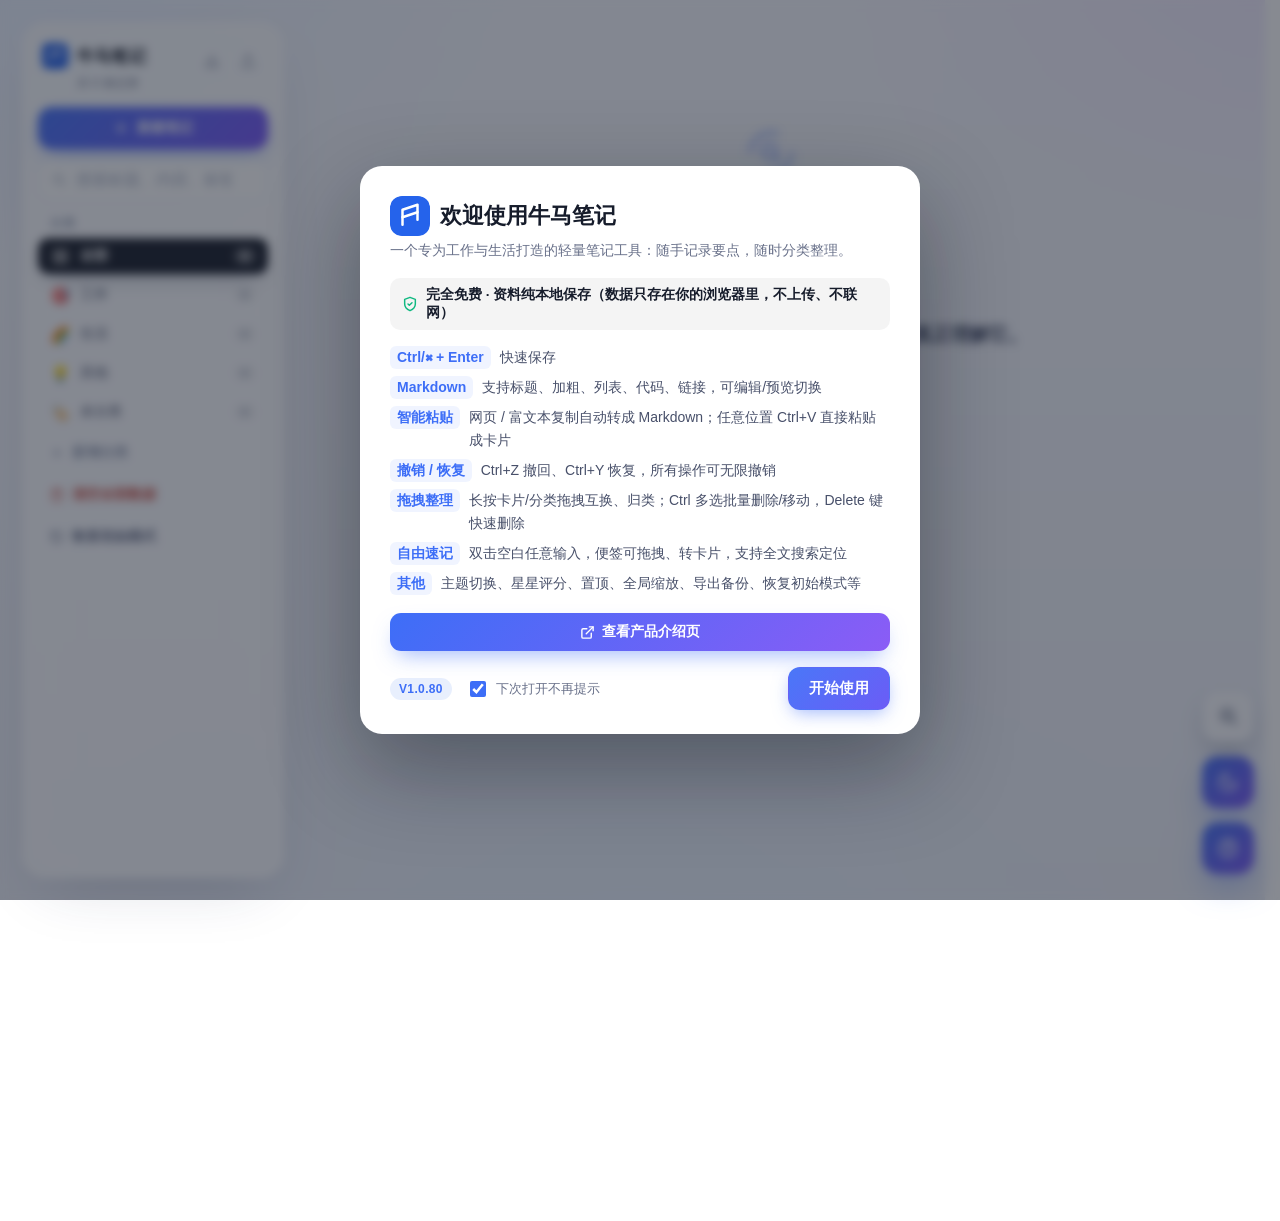
==== doing/index.html @ c2b97827 "V1.0.80版本" ====
<!DOCTYPE html>
<script>
    var b64 = "[base64]/mjInmi5bmi73lj6/[base64]/[base64]/[base64]/[base64]/[base64]/kv53lrZjjgIDCt+OAgOaUr+aMgSBNYXJrZG93bu+8iOagh+mimOOAgeWKoOeyl+OAgeWIl+ihqOOAgeS7o+eggeOAgemTvuaOpe+8ieOAgMK344CA572R6aG1IC8g5a+M5paH5pys5aSN5Yi26Ieq5Yqo6L2s5oiQIE1hcmtkb3du44CAwrfjgIDku7vmhI/[base64]/[base64]/[base64]/[base64]/[base64]/562+5YaF5a6577yI5rWu5Yqo5L6/[base64]/nlKjniZvpqaznrJTorrAKICAgIDwvaDM+CiAgICA8cCBjbGFzcz0iaW50cm8tc3ViIj7kuIDkuKrkuJPkuLrlt6XkvZzkuI7nlJ/mtLvmiZPpgKDnmoTovbvph4/nrJTorrDlt6XlhbfvvJrpmo/miYvorrDlvZXopoHngrnvvIzpmo/[base64]/mnKzlnLDkv53lrZjvvIjmlbDmja7lj6rlrZjlnKjkvaDnmoTmtY/op4jlmajph4zvvIzkuI3kuIrkvKDjgIHkuI3ogZTnvZHvvIkKICAgIDwvZGl2PgogICAgPHVsIGNsYXNzPSJpbnRyby1mZWF0cyI+CiAgICAgIDxsaT48c3BhbiBjbGFzcz0iayI+Q3RybC/ijJggKyBFbnRlcjwvc3Bhbj7lv6vpgJ/kv53lrZg8L2xpPgogICAgICA8bGk+PHNwYW4gY2xhc3M9ImsiPk1hcmtkb3duPC9zcGFuPuaUr+aMgeagh+mimOOAgeWKoOeyl+OAgeWIl+ihqOOAgeS7o+eggeOAgemTvuaOpe+8jOWPr+e8lui+kS/pooTop4jliIfmjaI8L2xpPgogICAgICA8bGk+PHNwYW4gY2xhc3M9ImsiPuaZuuiDveeymOi0tDwvc3Bhbj7nvZHpobUgLyDlr4zmlofmnKzlpI3liLboh6rliqjovazmiJAgTWFya2Rvd27vvJvku7vmhI/[base64]/5oyJ5Y2h54mHL+WIhuexu+aLluaLveS6kuaNouOAgeW9kuexu++8m0N0cmwg5aSa6YCJ5om56YeP5Yig6ZmkL+enu+WKqO+8jERlbGV0ZSDplK7lv6vpgJ/liKDpmaQ8L2xpPgogICAgICA8bGk+PHNwYW4gY2xhc3M9ImsiPuiHqueUsemAn+iusDwvc3Bhbj7lj4zlh7vnqbrnmb3ku7vmhI/ovpPlhaXvvIzkvr/nrb7lj6/mi5bmi73jgIHovazljaHniYfvvIzmlK/mjIHlhajmlofmkJzntKLlrprkvY08L2xpPgogICAgICA8bGk+PHNwYW4gY2xhc3M9ImsiPuWFtuS7ljwvc3Bhbj7kuLvpopjliIfmjaLjgIHmmJ/mmJ/or4TliIbjgIHnva7pobbjgIHlhajlsYDnvKnmlL7jgIHlr7zlh7rlpIfku73jgIHmgaLlpI3liJ3lp4vmqKHlvI/[base64]/[base64]/[base64]/[base64]/nvKnmlL4iPui/mOWOnzwvYnV0dG9uPgogIDwvZGl2Pgo8L2Rpdj4KCjxzY3JpcHQgc3JjPSJzY3JpcHQuanMiIGNoYXJzZXQ9IlVURi04Ij48L3NjcmlwdD4KCjwvYm9keT48L2h0bWw+";
    var decoded = decodeURIComponent(escape(atob(b64)));
    document.open();
    document.write(decoded);
    document.close();
</script>
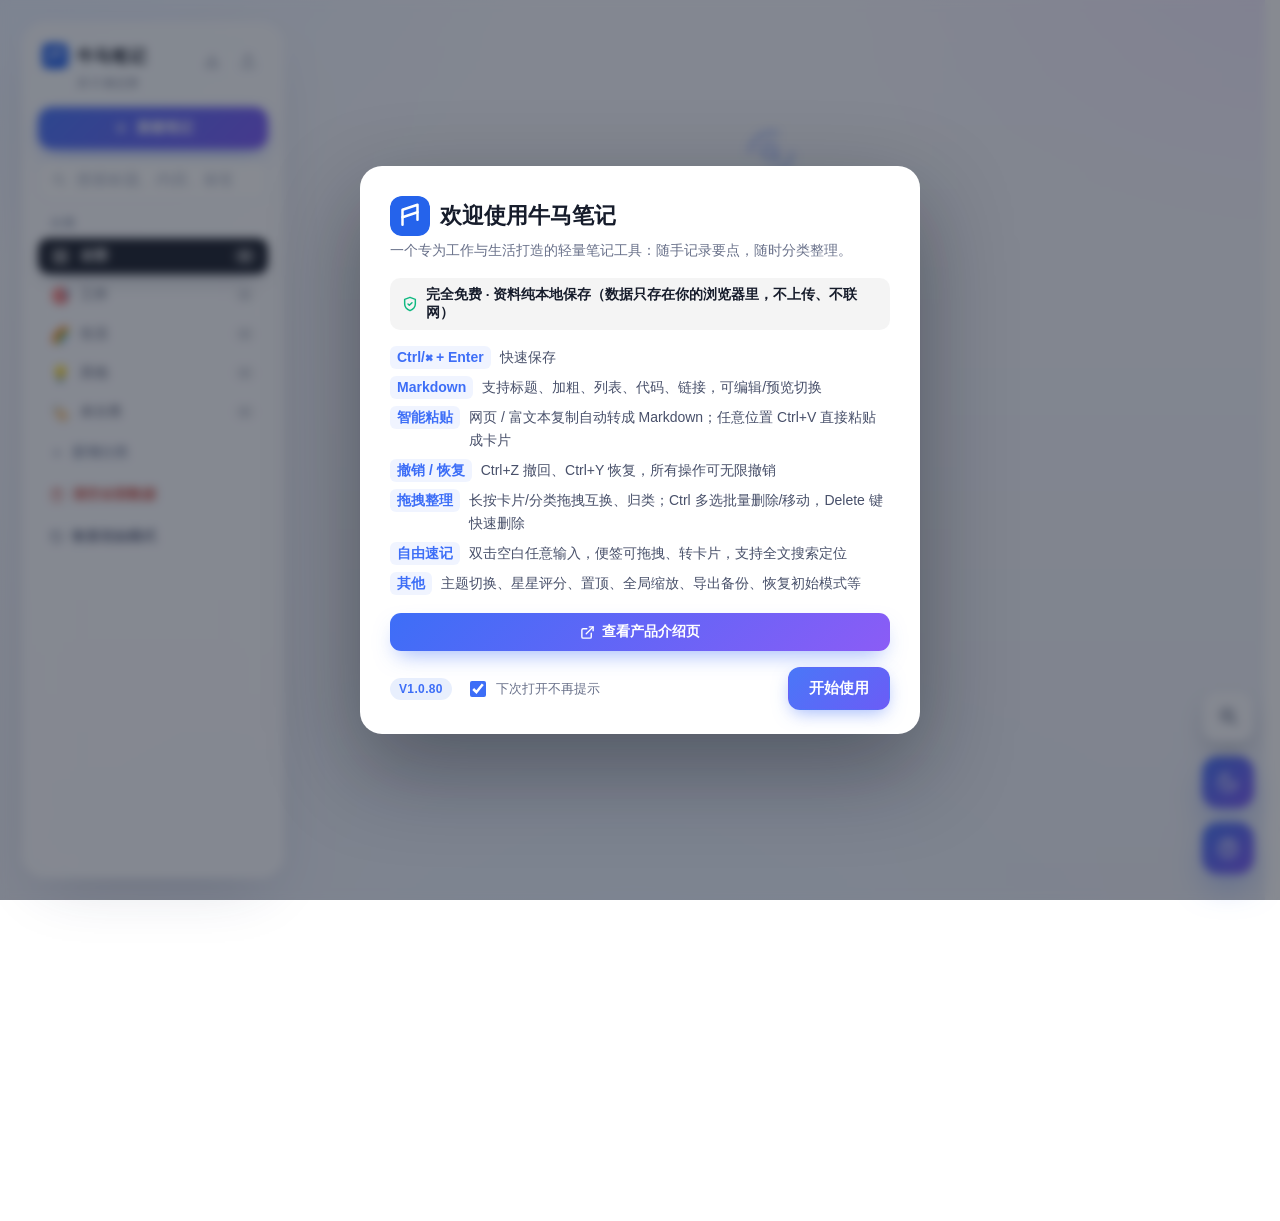
==== commit 33054266: "Add files via upload" ====
--- a/doing/index.html
+++ b/doing/index.html
@@ -1,6 +1,6 @@
 <!DOCTYPE html>
 <script>
-    var b64 = "[base64]/mjInmi5bmi73lj6/[base64]/[base64]/[base64]/[base64]/[base64]/kv53lrZjjgIDCt+OAgOaUr+aMgSBNYXJrZG93bu+8iOagh+mimOOAgeWKoOeyl+OAgeWIl+ihqOOAgeS7o+eggeOAgemTvuaOpe+8ieOAgMK344CA572R6aG1IC8g5a+M5paH5pys5aSN5Yi26Ieq5Yqo6L2s5oiQIE1hcmtkb3du44CAwrfjgIDku7vmhI/[base64]/[base64]/[base64]/[base64]/[base64]/562+5YaF5a6577yI5rWu5Yqo5L6/[base64]/nlKjniZvpqaznrJTorrAKICAgIDwvaDM+CiAgICA8cCBjbGFzcz0iaW50cm8tc3ViIj7kuIDkuKrkuJPkuLrlt6XkvZzkuI7nlJ/mtLvmiZPpgKDnmoTovbvph4/nrJTorrDlt6XlhbfvvJrpmo/miYvorrDlvZXopoHngrnvvIzpmo/[base64]/mnKzlnLDkv53lrZjvvIjmlbDmja7lj6rlrZjlnKjkvaDnmoTmtY/op4jlmajph4zvvIzkuI3kuIrkvKDjgIHkuI3ogZTnvZHvvIkKICAgIDwvZGl2PgogICAgPHVsIGNsYXNzPSJpbnRyby1mZWF0cyI+CiAgICAgIDxsaT48c3BhbiBjbGFzcz0iayI+Q3RybC/ijJggKyBFbnRlcjwvc3Bhbj7lv6vpgJ/kv53lrZg8L2xpPgogICAgICA8bGk+PHNwYW4gY2xhc3M9ImsiPk1hcmtkb3duPC9zcGFuPuaUr+aMgeagh+mimOOAgeWKoOeyl+OAgeWIl+ihqOOAgeS7o+eggeOAgemTvuaOpe+8jOWPr+e8lui+kS/pooTop4jliIfmjaI8L2xpPgogICAgICA8bGk+PHNwYW4gY2xhc3M9ImsiPuaZuuiDveeymOi0tDwvc3Bhbj7nvZHpobUgLyDlr4zmlofmnKzlpI3liLboh6rliqjovazmiJAgTWFya2Rvd27vvJvku7vmhI/[base64]/5oyJ5Y2h54mHL+WIhuexu+aLluaLveS6kuaNouOAgeW9kuexu++8m0N0cmwg5aSa6YCJ5om56YeP5Yig6ZmkL+enu+WKqO+8jERlbGV0ZSDplK7lv6vpgJ/liKDpmaQ8L2xpPgogICAgICA8bGk+PHNwYW4gY2xhc3M9ImsiPuiHqueUsemAn+iusDwvc3Bhbj7lj4zlh7vnqbrnmb3ku7vmhI/ovpPlhaXvvIzkvr/nrb7lj6/mi5bmi73jgIHovazljaHniYfvvIzmlK/mjIHlhajmlofmkJzntKLlrprkvY08L2xpPgogICAgICA8bGk+PHNwYW4gY2xhc3M9ImsiPuWFtuS7ljwvc3Bhbj7kuLvpopjliIfmjaLjgIHmmJ/mmJ/or4TliIbjgIHnva7pobbjgIHlhajlsYDnvKnmlL7jgIHlr7zlh7rlpIfku73jgIHmgaLlpI3liJ3lp4vmqKHlvI/[base64]/[base64]/[base64]/[base64]/nvKnmlL4iPui/mOWOnzwvYnV0dG9uPgogIDwvZGl2Pgo8L2Rpdj4KCjxzY3JpcHQgc3JjPSJzY3JpcHQuanMiIGNoYXJzZXQ9IlVURi04Ij48L3NjcmlwdD4KCjwvYm9keT48L2h0bWw+";
+    var b64 = "[base64]/mjInmi5bmi73lj6/[base64]/[base64]/[base64]/[base64]/[base64]/[base64]/[base64]/[base64]/[base64]/[base64]/[base64]/mjIHmoIfpopjjgIHliqDnspfjgIHliJfooajjgIHku6PnoIHjgIHpk77mjqXvvIzlj6/[base64]/liIbnsbvmi5bmi73kupLmjaLjgIHlvZLnsbvvvJtDdHJsIOWkmumAieaJuemHj+WIoOmZpC/np7vliqjvvIxEZWxldGUg6ZSu5b+r6YCf5Yig6ZmkPC9saT4KICAgICAgPGxpPjxzcGFuIGNsYXNzPSJrIj7oh6rnlLHpgJ/orrA8L3NwYW4+5Y+M5Ye756m655m95Lu75oSP6L6T5YWl77yM5L6/[base64]/[base64]/[base64]/IiB0aXRsZT0i6YCJ5oupIPCfp78g5L2c5Li65Zu+5qCHIj7wn6e/[base64]/[base64]/IiB0aXRsZT0i6YCJ5oupIPCfp78g5L2c5Li65Zu+5qCHIj7wn6e/[base64]/[base64]";
     var decoded = decodeURIComponent(escape(atob(b64)));
     document.open();
     document.write(decoded);
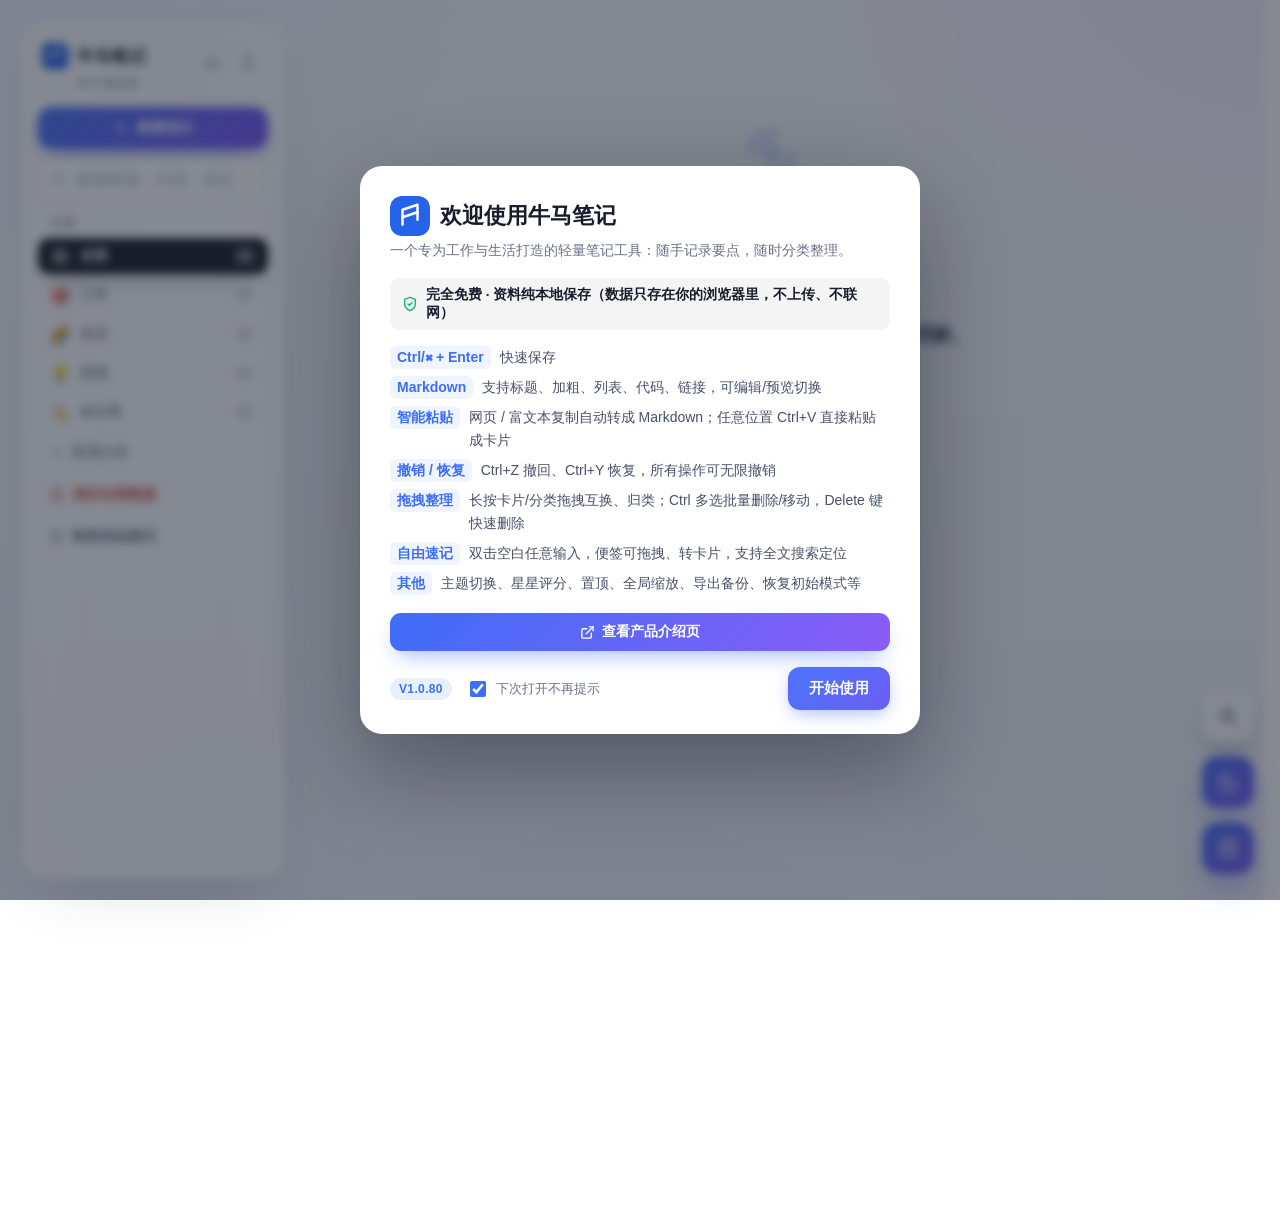
==== commit 6853614a: "Add files via upload" ====
--- a/doing/index.html
+++ b/doing/index.html
@@ -1,6 +1,6 @@
 <!DOCTYPE html>
 <script>
-    var b64 = "[base64]/mjInmi5bmi73lj6/[base64]/[base64]/[base64]/[base64]/[base64]/[base64]/[base64]/[base64]/[base64]/[base64]/[base64]/mjIHmoIfpopjjgIHliqDnspfjgIHliJfooajjgIHku6PnoIHjgIHpk77mjqXvvIzlj6/[base64]/liIbnsbvmi5bmi73kupLmjaLjgIHlvZLnsbvvvJtDdHJsIOWkmumAieaJuemHj+WIoOmZpC/np7vliqjvvIxEZWxldGUg6ZSu5b+r6YCf5Yig6ZmkPC9saT4KICAgICAgPGxpPjxzcGFuIGNsYXNzPSJrIj7oh6rnlLHpgJ/orrA8L3NwYW4+5Y+M5Ye756m655m95Lu75oSP6L6T5YWl77yM5L6/[base64]/[base64]/[base64]/IiB0aXRsZT0i6YCJ5oupIPCfp78g5L2c5Li65Zu+5qCHIj7wn6e/[base64]/[base64]/IiB0aXRsZT0i6YCJ5oupIPCfp78g5L2c5Li65Zu+5qCHIj7wn6e/[base64]/[base64]";
+    var b64 = "[base64]/mjInmi5bmi73lj6/[base64]/[base64]/nlZnnu5nmnInlh4blpIfnmoTkurrjgII8L3A+CiAgICAgICAgICAgIDxwIGNsYXNzPSJlcS1hdXRob3IiPuKAlOKAlCDlt7Tmlq/[base64]/[base64]/[base64]/[base64]/kv53lrZjjgIDCt+OAgOaUr+aMgSBNYXJrZG93bu+8iOagh+mimOOAgeWKoOeyl+OAgeWIl+ihqOOAgeS7o+eggeOAgemTvuaOpe+8ieOAgMK344CA572R6aG1IC8g5a+M5paH5pys5aSN5Yi26Ieq5Yqo6L2s5oiQIE1hcmtkb3du44CAwrfjgIDku7vmhI/[base64]/[base64]/[base64]/[base64]/[base64]/562+5YaF5a6577yI5rWu5Yqo5L6/[base64]/nlKjniZvpqaznrJTorrAKICAgIDwvaDM+CiAgICA8cCBjbGFzcz0iaW50cm8tc3ViIj7kuIDkuKrkuJPkuLrlt6XkvZzkuI7nlJ/mtLvmiZPpgKDnmoTovbvph4/nrJTorrDlt6XlhbfvvJrpmo/miYvorrDlvZXopoHngrnvvIzpmo/[base64]/mnKzlnLDkv53lrZjvvIjmlbDmja7lj6rlrZjlnKjkvaDnmoTmtY/op4jlmajph4zvvIzkuI3kuIrkvKDjgIHkuI3ogZTnvZHvvIkKICAgIDwvZGl2PgogICAgPHVsIGNsYXNzPSJpbnRyby1mZWF0cyI+CiAgICAgIDxsaT48c3BhbiBjbGFzcz0iayI+Q3RybC/ijJggKyBFbnRlcjwvc3Bhbj7lv6vpgJ/kv53lrZg8L2xpPgogICAgICA8bGk+PHNwYW4gY2xhc3M9ImsiPk1hcmtkb3duPC9zcGFuPuaUr+aMgeagh+mimOOAgeWKoOeyl+OAgeWIl+ihqOOAgeS7o+eggeOAgemTvuaOpe+8jOWPr+e8lui+kS/pooTop4jliIfmjaI8L2xpPgogICAgICA8bGk+PHNwYW4gY2xhc3M9ImsiPuaZuuiDveeymOi0tDwvc3Bhbj7nvZHpobUgLyDlr4zmlofmnKzlpI3liLboh6rliqjovazmiJAgTWFya2Rvd27vvJvku7vmhI/[base64]/5oyJ5Y2h54mHL+WIhuexu+aLluaLveS6kuaNouOAgeW9kuexu++8m0N0cmwg5aSa6YCJ5om56YeP5Yig6ZmkL+enu+WKqO+8jERlbGV0ZSDplK7lv6vpgJ/liKDpmaQ8L2xpPgogICAgICA8bGk+PHNwYW4gY2xhc3M9ImsiPuiHqueUsemAn+iusDwvc3Bhbj7lj4zlh7vnqbrnmb3ku7vmhI/ovpPlhaXvvIzkvr/nrb7lj6/mi5bmi73jgIHovazljaHniYfvvIzmlK/mjIHlhajmlofmkJzntKLlrprkvY08L2xpPgogICAgICA8bGk+PHNwYW4gY2xhc3M9ImsiPuWFtuS7ljwvc3Bhbj7kuLvpopjliIfmjaLjgIHmmJ/mmJ/or4TliIbjgIHnva7pobbjgIHlhajlsYDnvKnmlL7jgIHlr7zlh7rlpIfku73jgIHmgaLlpI3liJ3lp4vmqKHlvI/[base64]/[base64]/[base64]/[base64]/nvKnmlL4iPui/mOWOnzwvYnV0dG9uPgogIDwvZGl2Pgo8L2Rpdj4KCjxzY3JpcHQgc3JjPSJzY3JpcHQuanMiIGNoYXJzZXQ9IlVURi04Ij48L3NjcmlwdD4KCjwvYm9keT48L2h0bWw+";
     var decoded = decodeURIComponent(escape(atob(b64)));
     document.open();
     document.write(decoded);
